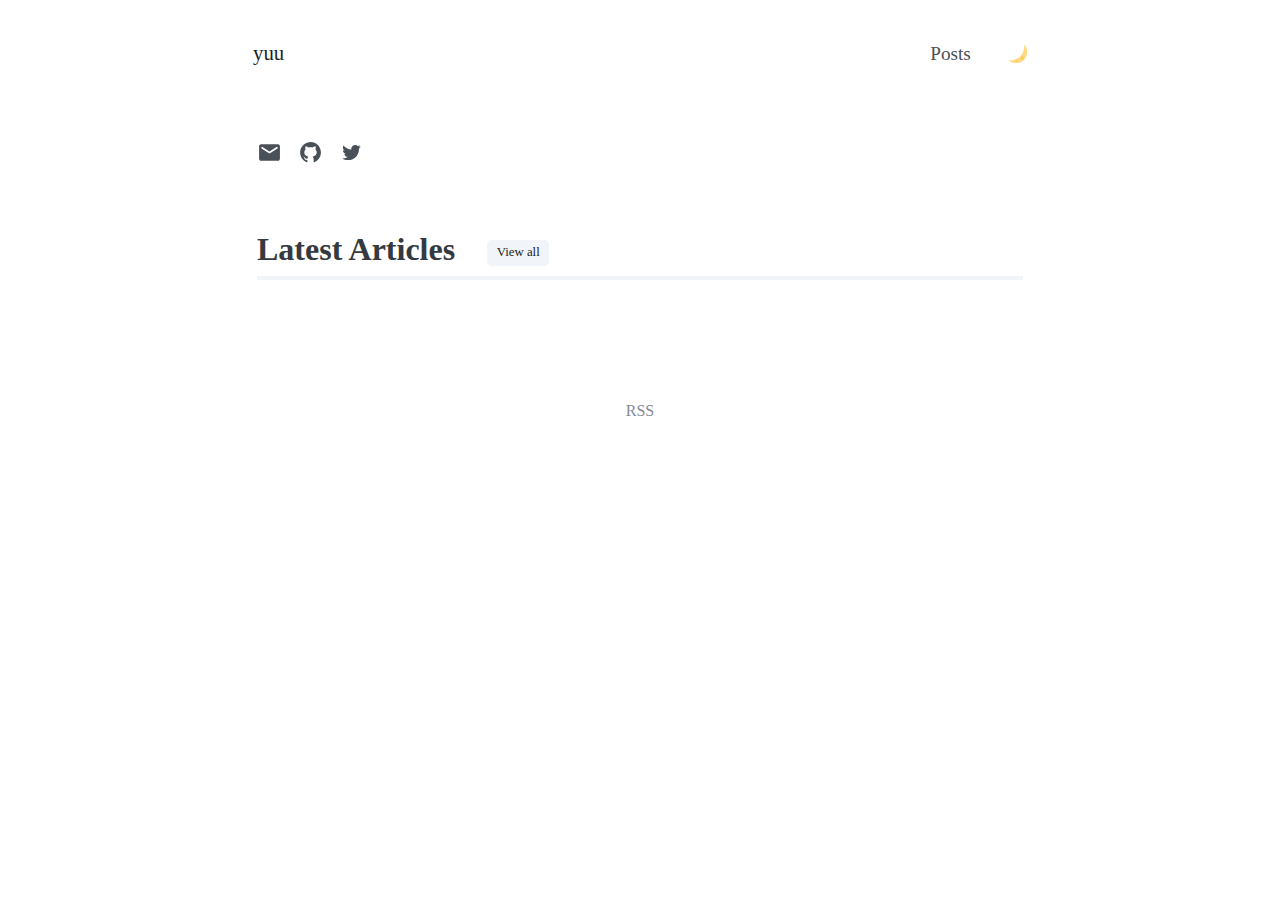
==== index.html @ 431351aa "deploy: dee8edc61c048944757e7ffcf0ebfbc3cba00a59" ====
<!doctype html><html lang=en-us><head><meta name=generator content="Hugo 0.104.3"><meta charset=utf-8><meta name=viewport content="width=device-width,initial-scale=1"><meta http-equiv=x-ua-compatible content="IE=edge"><meta name=theme-color content="dark"><title>yuu | yuu</title><meta property="og:site_name" content="yuu"><meta property="og:title" content="yuu | yuu"><meta itemprop=name content="yuu | yuu"><meta name=twitter:title content="yuu | yuu"><meta name=application-name content="yuu | yuu"><meta name=twitter:card content="summary"><meta name=description content="yuu"><meta name=twitter:description content="yuu"><meta itemprop=description content="yuu"><meta property="og:description" content="yuu"><link rel="shortcut icon" type=image/x-icon href=/favicon.ico><link rel=stylesheet href=/sass/main.min.ab99ff095f832511e24ffb2fba2b51ad473b2f7e9301d674eba2c6c3a6e8bd81.css></head><script>(function(){const e="ThemeColorScheme";localStorage.getItem(e)||localStorage.setItem(e,"auto")})()</script><script>(function(){const t="ThemeColorScheme",e=localStorage.getItem(t),n=window.matchMedia("(prefers-color-scheme: dark)").matches===!0;e=="dark"||e==="auto"&&n?document.documentElement.dataset.userColorScheme="dark":document.documentElement.dataset.userColorScheme="light"})()</script><body class=dark><nav class=navbar><div class=container><div class=flex><div><a class=brand href=/>yuu</a></div><div class=flex><a href=/posts/>Posts</a>
<button id=dark-mode-button><svg class="light" xmlns="http://www.w3.org/2000/svg" xmlns:xlink="http://www.w3.org/1999/xlink" aria-hidden="true" focusable="false" width="1em" height="1em" style="-ms-transform:rotate(360deg);-webkit-transform:rotate(360deg);transform:rotate(360deg)" viewBox="0 0 36 36"><path fill="#ffd983" d="M30.312.776C32 19 20 32 .776 30.312c8.199 7.717 21.091 7.588 29.107-.429C37.9 21.867 38.03 8.975 30.312.776z"/><path d="M30.705 15.915a1.163 1.163.0 101.643 1.641 1.163 1.163.0 00-1.643-1.641zm-16.022 14.38a1.74 1.74.0 000 2.465 1.742 1.742.0 100-2.465zm13.968-2.147a2.904 2.904.0 01-4.108.0 2.902 2.902.0 010-4.107 2.902 2.902.0 014.108.0 2.902 2.902.0 010 4.107z" fill="#ffcc4d"/><rect x="0" y="0" width="36" height="36" fill="rgba(0, 0, 0, 0)"/></svg><svg class="dark" xmlns="http://www.w3.org/2000/svg" xmlns:xlink="http://www.w3.org/1999/xlink" aria-hidden="true" focusable="false" width="1em" height="1em" style="-ms-transform:rotate(360deg);-webkit-transform:rotate(360deg);transform:rotate(360deg)" viewBox="0 0 36 36"><path fill="#ffd983" d="M16 2s0-2 2-2 2 2 2 2v2s0 2-2 2-2-2-2-2V2zm18 14s2 0 2 2-2 2-2 2h-2s-2 0-2-2 2-2 2-2h2zM4 16s2 0 2 2-2 2-2 2H2s-2 0-2-2 2-2 2-2h2zm5.121-8.707s1.414 1.414.0 2.828-2.828.0-2.828.0L4.878 8.708s-1.414-1.414.0-2.829c1.415-1.414 2.829.0 2.829.0l1.414 1.414zm21 21s1.414 1.414.0 2.828-2.828.0-2.828.0l-1.414-1.414s-1.414-1.414.0-2.828 2.828.0 2.828.0l1.414 1.414zm-.413-18.172s-1.414 1.414-2.828.0.0-2.828.0-2.828l1.414-1.414s1.414-1.414 2.828.0.0 2.828.0 2.828l-1.414 1.414zm-21 21s-1.414 1.414-2.828.0.0-2.828.0-2.828l1.414-1.414s1.414-1.414 2.828.0.0 2.828.0 2.828l-1.414 1.414zM16 32s0-2 2-2 2 2 2 2v2s0 2-2 2-2-2-2-2v-2z"/><circle fill="#ffd983" cx="18" cy="18" r="10"/><rect x="0" y="0" width="36" height="36" fill="rgba(0, 0, 0, 0)"/></svg></button></div></div></div></nav><main><div class=container><section class=my><div class=content><div class=bio-social><a href=mailto:reiuyuu@gmail.com target=_blank rel=noreferrer title=reiuyuu@gmail.com aria-label=email><svg xmlns="http://www.w3.org/2000/svg" width="25" height="25" viewBox="0 0 24 24"><path fill="none" d="M0 0h24v24H0V0z"/><path fill="currentcolor" d="M20 4H4c-1.1.0-1.99.9-1.99 2L2 18c0 1.1.9 2 2 2h16c1.1.0 2-.9 2-2V6c0-1.1-.9-2-2-2zm-.4 4.25-7.07 4.42c-.32.2-.74.2-1.06.0L4.4 8.25c-.25-.16-.4-.43-.4-.72.0-.67.73-1.07 1.3-.72L12 11l6.7-4.19c.57-.35 1.3.05 1.3.72.0.29-.15.56-.4.72z"/></svg></a><a href=https://github.com/reiuyuu target=_blank rel=noreferrer title=github aria-label=github><svg xmlns="http://www.w3.org/2000/svg" xmlns:xlink="http://www.w3.org/1999/xlink" width="25" height="25" viewBox="0 0 24 24"><g id="surface3680"><path fill="currentcolor" d="M10.898438 2.101562c-4.597657.5-8.296876 4.199219-8.796876 8.699219-.5 4.699219 2.199219 8.898438 6.296876 10.5C8.699219 21.398438 9 21.199219 9 20.800781V19.199219S8.601562 19.300781 8.101562 19.300781c-1.402343.0-2-1.199219-2.101562-1.902343C5.898438 17 5.699219 16.699219 5.398438 16.398438 5.101562 16.300781 5 16.300781 5 16.199219 5 16 5.300781 16 5.398438 16 6 16 6.5 16.699219 6.699219 17c.5.800781000000001 1.101562 1 1.402343 1C8.5 18 8.800781 17.898438 9 17.800781 9.101562 17.101562 9.398438 16.398438 10 16c-2.300781-.5-4-1.800781-4-4 0-1.101562.5-2.199219 1.199219-3C7.101562 8.800781 7 8.300781 7 7.601562c0-.402343.0-1 .300781-1.601562.0.0 1.398438.0 2.800781 1.300781C10.601562 7.101562 11.300781 7 12 7s1.398438.101562 2 .300781C15.300781 6 16.800781 6 16.800781 6 17 6.601562 17 7.199219 17 7.601562 17 8.398438 16.898438 8.800781 16.800781 9 17.5 9.800781 18 10.800781 18 12c0 2.199219-1.699219 3.5-4 4 .601562.5 1 1.398438 1 2.300781v2.597657C15 21.199219 15.300781 21.5 15.699219 21.398438 19.398438 19.898438 22 16.300781 22 12.101562c0-6-5.101562-10.703124-11.101562-10zm0 0"/></g></svg></a><a href=https://twitter.com/reiuyuu target=_blank rel=noreferrer title=twitter aria-label=twitter><svg xmlns="http://www.w3.org/2000/svg" xmlns:xlink="http://www.w3.org/1999/xlink" width="25" height="25" viewBox="0 0 32 32"><g id="surface676"><path fill="currentcolor" d="M28 8.558594C27.117188 8.949219 26.167969 9.214844 25.171875 9.332031c1.015625-.609375 1.796875-1.574219 2.164063-2.722656-.949218999999999.5625-2.003907.972656-3.125 1.195313C23.3125 6.847656 22.03125 6.246094 20.617188 6.246094c-2.71875.0-4.925782 2.207031-4.925782 4.925781C15.691406 11.558594 15.734375 11.933594 15.820312 12.292969c-4.09375-.203125-7.722656-2.164063-10.148437-5.144531C5.246094 7.875 5.003906 8.722656 5.003906 9.625c0 1.707031.867188000000001 3.214844 2.191406 4.097656C6.386719 13.695312 5.628906 13.476562 4.964844 13.105469c0 .0234370000000013.0.0429690000000011.0.0625.0 2.386719 1.695312 4.378906 3.949218 4.828125C8.5 18.109375 8.066406 18.171875 7.617188 18.171875c-.316407.0-.628907-.03125-.925782-.0898439999999994.625 1.957031 2.445313 3.378907 4.597656 3.421875-1.683593 1.320313-3.808593 2.105469-6.113281 2.105469C4.777344 23.609375 4.386719 23.585938 4 23.539062c2.179688 1.398438 4.765625 2.214844 7.546875 2.214844 9.058594.0 14.011719-7.503906 14.011719-14.011718C25.558594 11.53125 25.550781 11.316406 25.542969 11.105469 26.503906 10.410156 27.339844 9.542969 28 8.558594zm0 0"/></g></svg></a></div></div></section></div><div class=container><section><h2>Latest Articles
<a class=section-button href=/posts/>View all</a></h2><div class=posts></div></section></div></main><footer class="footer flex"><section class=container><nav class=footer-links><a href=/index.xml>RSS</a></nav></section><script defer src=/ts/features.dd8e5b18a6dda91367e396fd8dc9b9f83a1993065f709a53e056e0f2e9096ea1.js data-enable-footnotes=false></script></footer></body></html>
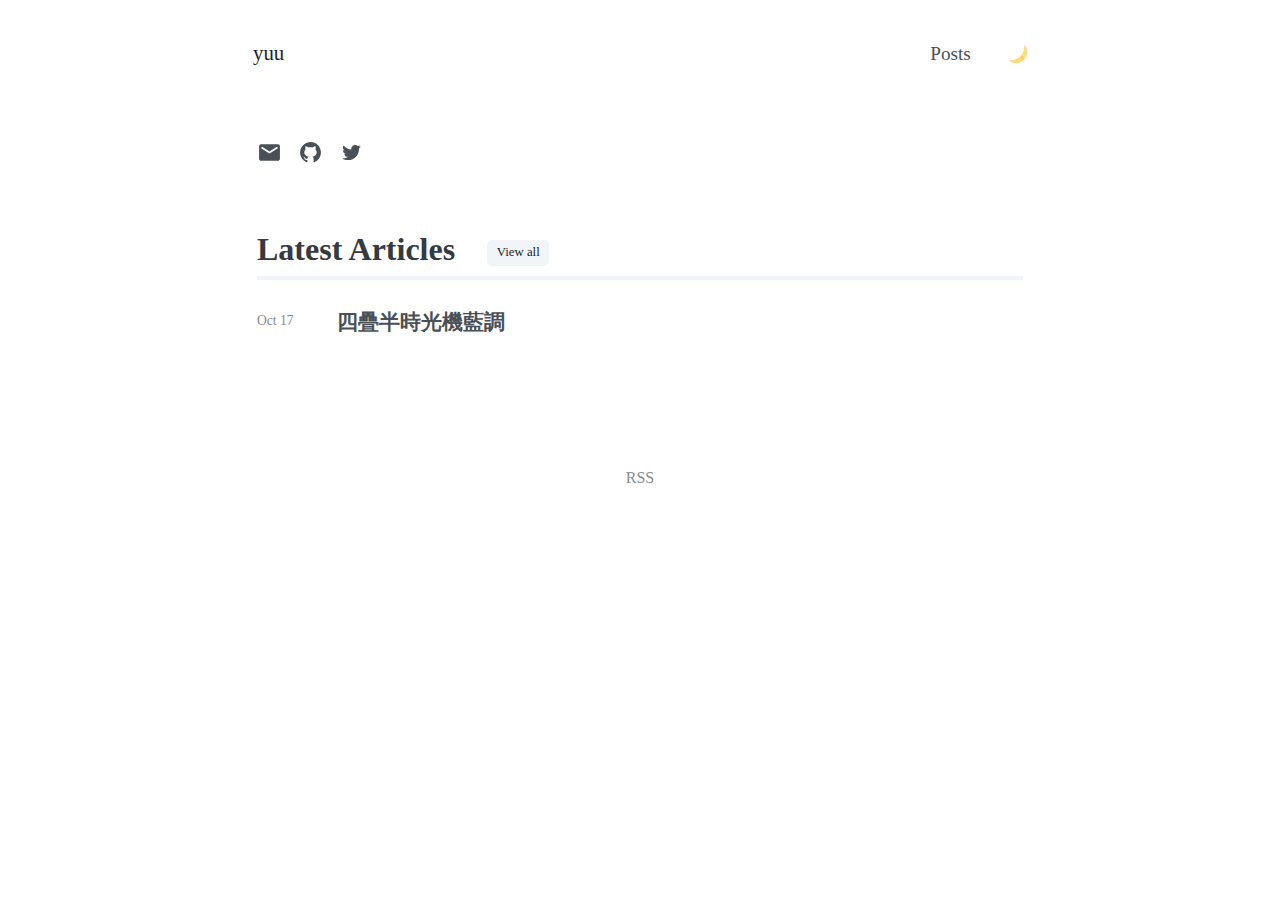
==== commit 6bb201d5: "deploy: 1372ff4ad69ecff62a46aedd32e8b00737edb1d9" ====
--- a/index.html
+++ b/index.html
@@ -1,3 +1,3 @@
 <!doctype html><html lang=en-us><head><meta name=generator content="Hugo 0.104.3"><meta charset=utf-8><meta name=viewport content="width=device-width,initial-scale=1"><meta http-equiv=x-ua-compatible content="IE=edge"><meta name=theme-color content="dark"><title>yuu | yuu</title><meta property="og:site_name" content="yuu"><meta property="og:title" content="yuu | yuu"><meta itemprop=name content="yuu | yuu"><meta name=twitter:title content="yuu | yuu"><meta name=application-name content="yuu | yuu"><meta name=twitter:card content="summary"><meta name=description content="yuu"><meta name=twitter:description content="yuu"><meta itemprop=description content="yuu"><meta property="og:description" content="yuu"><link rel="shortcut icon" type=image/x-icon href=/favicon.ico><link rel=stylesheet href=/sass/main.min.ab99ff095f832511e24ffb2fba2b51ad473b2f7e9301d674eba2c6c3a6e8bd81.css></head><script>(function(){const e="ThemeColorScheme";localStorage.getItem(e)||localStorage.setItem(e,"auto")})()</script><script>(function(){const t="ThemeColorScheme",e=localStorage.getItem(t),n=window.matchMedia("(prefers-color-scheme: dark)").matches===!0;e=="dark"||e==="auto"&&n?document.documentElement.dataset.userColorScheme="dark":document.documentElement.dataset.userColorScheme="light"})()</script><body class=dark><nav class=navbar><div class=container><div class=flex><div><a class=brand href=/>yuu</a></div><div class=flex><a href=/posts/>Posts</a>
 <button id=dark-mode-button><svg class="light" xmlns="http://www.w3.org/2000/svg" xmlns:xlink="http://www.w3.org/1999/xlink" aria-hidden="true" focusable="false" width="1em" height="1em" style="-ms-transform:rotate(360deg);-webkit-transform:rotate(360deg);transform:rotate(360deg)" viewBox="0 0 36 36"><path fill="#ffd983" d="M30.312.776C32 19 20 32 .776 30.312c8.199 7.717 21.091 7.588 29.107-.429C37.9 21.867 38.03 8.975 30.312.776z"/><path d="M30.705 15.915a1.163 1.163.0 101.643 1.641 1.163 1.163.0 00-1.643-1.641zm-16.022 14.38a1.74 1.74.0 000 2.465 1.742 1.742.0 100-2.465zm13.968-2.147a2.904 2.904.0 01-4.108.0 2.902 2.902.0 010-4.107 2.902 2.902.0 014.108.0 2.902 2.902.0 010 4.107z" fill="#ffcc4d"/><rect x="0" y="0" width="36" height="36" fill="rgba(0, 0, 0, 0)"/></svg><svg class="dark" xmlns="http://www.w3.org/2000/svg" xmlns:xlink="http://www.w3.org/1999/xlink" aria-hidden="true" focusable="false" width="1em" height="1em" style="-ms-transform:rotate(360deg);-webkit-transform:rotate(360deg);transform:rotate(360deg)" viewBox="0 0 36 36"><path fill="#ffd983" d="M16 2s0-2 2-2 2 2 2 2v2s0 2-2 2-2-2-2-2V2zm18 14s2 0 2 2-2 2-2 2h-2s-2 0-2-2 2-2 2-2h2zM4 16s2 0 2 2-2 2-2 2H2s-2 0-2-2 2-2 2-2h2zm5.121-8.707s1.414 1.414.0 2.828-2.828.0-2.828.0L4.878 8.708s-1.414-1.414.0-2.829c1.415-1.414 2.829.0 2.829.0l1.414 1.414zm21 21s1.414 1.414.0 2.828-2.828.0-2.828.0l-1.414-1.414s-1.414-1.414.0-2.828 2.828.0 2.828.0l1.414 1.414zm-.413-18.172s-1.414 1.414-2.828.0.0-2.828.0-2.828l1.414-1.414s1.414-1.414 2.828.0.0 2.828.0 2.828l-1.414 1.414zm-21 21s-1.414 1.414-2.828.0.0-2.828.0-2.828l1.414-1.414s1.414-1.414 2.828.0.0 2.828.0 2.828l-1.414 1.414zM16 32s0-2 2-2 2 2 2 2v2s0 2-2 2-2-2-2-2v-2z"/><circle fill="#ffd983" cx="18" cy="18" r="10"/><rect x="0" y="0" width="36" height="36" fill="rgba(0, 0, 0, 0)"/></svg></button></div></div></div></nav><main><div class=container><section class=my><div class=content><div class=bio-social><a href=mailto:reiuyuu@gmail.com target=_blank rel=noreferrer title=reiuyuu@gmail.com aria-label=email><svg xmlns="http://www.w3.org/2000/svg" width="25" height="25" viewBox="0 0 24 24"><path fill="none" d="M0 0h24v24H0V0z"/><path fill="currentcolor" d="M20 4H4c-1.1.0-1.99.9-1.99 2L2 18c0 1.1.9 2 2 2h16c1.1.0 2-.9 2-2V6c0-1.1-.9-2-2-2zm-.4 4.25-7.07 4.42c-.32.2-.74.2-1.06.0L4.4 8.25c-.25-.16-.4-.43-.4-.72.0-.67.73-1.07 1.3-.72L12 11l6.7-4.19c.57-.35 1.3.05 1.3.72.0.29-.15.56-.4.72z"/></svg></a><a href=https://github.com/reiuyuu target=_blank rel=noreferrer title=github aria-label=github><svg xmlns="http://www.w3.org/2000/svg" xmlns:xlink="http://www.w3.org/1999/xlink" width="25" height="25" viewBox="0 0 24 24"><g id="surface3680"><path fill="currentcolor" d="M10.898438 2.101562c-4.597657.5-8.296876 4.199219-8.796876 8.699219-.5 4.699219 2.199219 8.898438 6.296876 10.5C8.699219 21.398438 9 21.199219 9 20.800781V19.199219S8.601562 19.300781 8.101562 19.300781c-1.402343.0-2-1.199219-2.101562-1.902343C5.898438 17 5.699219 16.699219 5.398438 16.398438 5.101562 16.300781 5 16.300781 5 16.199219 5 16 5.300781 16 5.398438 16 6 16 6.5 16.699219 6.699219 17c.5.800781000000001 1.101562 1 1.402343 1C8.5 18 8.800781 17.898438 9 17.800781 9.101562 17.101562 9.398438 16.398438 10 16c-2.300781-.5-4-1.800781-4-4 0-1.101562.5-2.199219 1.199219-3C7.101562 8.800781 7 8.300781 7 7.601562c0-.402343.0-1 .300781-1.601562.0.0 1.398438.0 2.800781 1.300781C10.601562 7.101562 11.300781 7 12 7s1.398438.101562 2 .300781C15.300781 6 16.800781 6 16.800781 6 17 6.601562 17 7.199219 17 7.601562 17 8.398438 16.898438 8.800781 16.800781 9 17.5 9.800781 18 10.800781 18 12c0 2.199219-1.699219 3.5-4 4 .601562.5 1 1.398438 1 2.300781v2.597657C15 21.199219 15.300781 21.5 15.699219 21.398438 19.398438 19.898438 22 16.300781 22 12.101562c0-6-5.101562-10.703124-11.101562-10zm0 0"/></g></svg></a><a href=https://twitter.com/reiuyuu target=_blank rel=noreferrer title=twitter aria-label=twitter><svg xmlns="http://www.w3.org/2000/svg" xmlns:xlink="http://www.w3.org/1999/xlink" width="25" height="25" viewBox="0 0 32 32"><g id="surface676"><path fill="currentcolor" d="M28 8.558594C27.117188 8.949219 26.167969 9.214844 25.171875 9.332031c1.015625-.609375 1.796875-1.574219 2.164063-2.722656-.949218999999999.5625-2.003907.972656-3.125 1.195313C23.3125 6.847656 22.03125 6.246094 20.617188 6.246094c-2.71875.0-4.925782 2.207031-4.925782 4.925781C15.691406 11.558594 15.734375 11.933594 15.820312 12.292969c-4.09375-.203125-7.722656-2.164063-10.148437-5.144531C5.246094 7.875 5.003906 8.722656 5.003906 9.625c0 1.707031.867188000000001 3.214844 2.191406 4.097656C6.386719 13.695312 5.628906 13.476562 4.964844 13.105469c0 .0234370000000013.0.0429690000000011.0.0625.0 2.386719 1.695312 4.378906 3.949218 4.828125C8.5 18.109375 8.066406 18.171875 7.617188 18.171875c-.316407.0-.628907-.03125-.925782-.0898439999999994.625 1.957031 2.445313 3.378907 4.597656 3.421875-1.683593 1.320313-3.808593 2.105469-6.113281 2.105469C4.777344 23.609375 4.386719 23.585938 4 23.539062c2.179688 1.398438 4.765625 2.214844 7.546875 2.214844 9.058594.0 14.011719-7.503906 14.011719-14.011718C25.558594 11.53125 25.550781 11.316406 25.542969 11.105469 26.503906 10.410156 27.339844 9.542969 28 8.558594zm0 0"/></g></svg></a></div></div></section></div><div class=container><section><h2>Latest Articles
-<a class=section-button href=/posts/>View all</a></h2><div class=posts></div></section></div></main><footer class="footer flex"><section class=container><nav class=footer-links><a href=/index.xml>RSS</a></nav></section><script defer src=/ts/features.dd8e5b18a6dda91367e396fd8dc9b9f83a1993065f709a53e056e0f2e9096ea1.js data-enable-footnotes=false></script></footer></body></html>+<a class=section-button href=/posts/>View all</a></h2><div class=posts><div class=post><a href=/posts/tatami-time-machine-blues/><div class=post-row><time>Oct 17</time><h3>四疊半時光機藍調</h3></div></a></div></div></section></div></main><footer class="footer flex"><section class=container><nav class=footer-links><a href=/index.xml>RSS</a></nav></section><script defer src=/ts/features.dd8e5b18a6dda91367e396fd8dc9b9f83a1993065f709a53e056e0f2e9096ea1.js data-enable-footnotes=false></script></footer></body></html>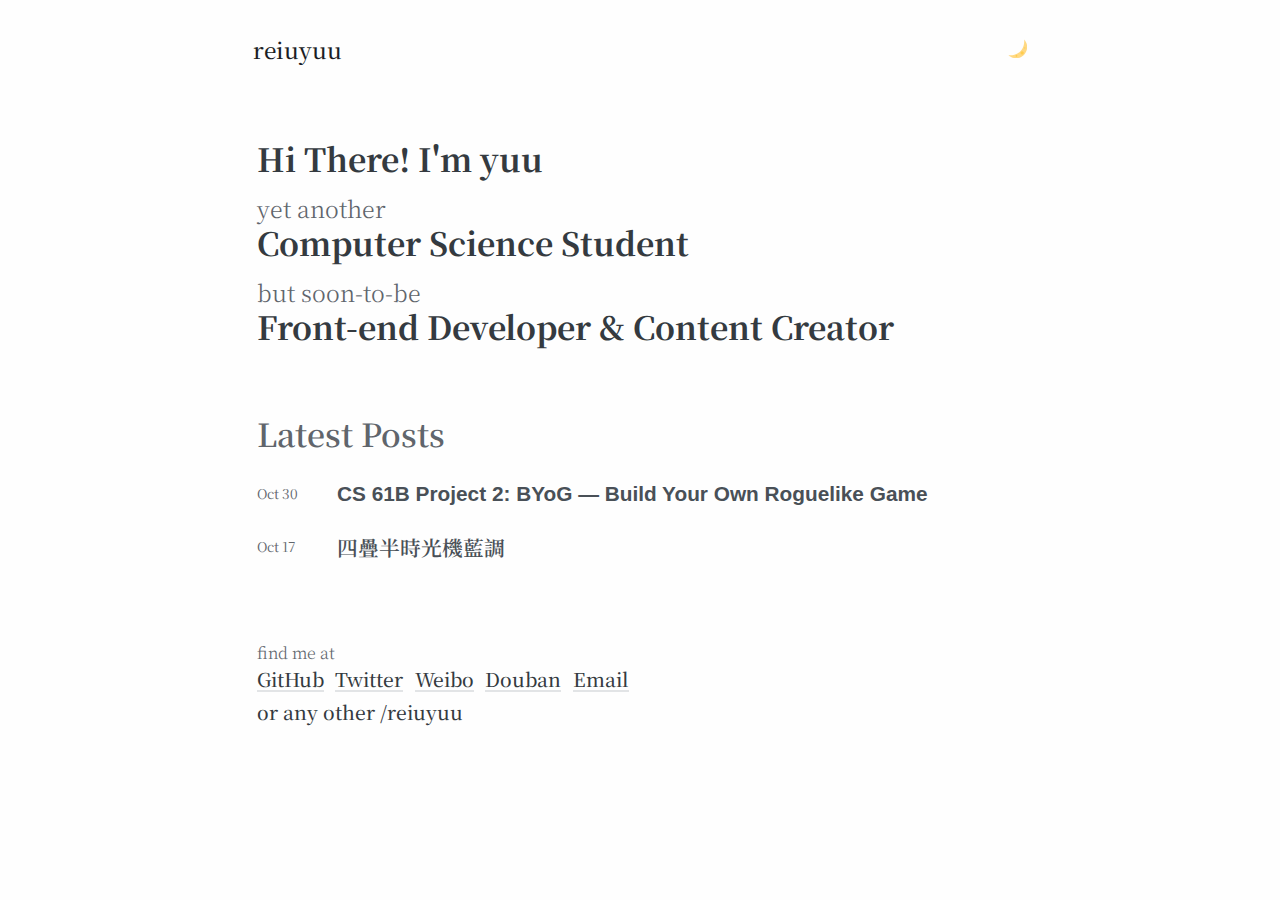
==== commit 03d5fbc6: "deploy: 5168f4c5ff137af0d318251bef73f51c368f94a0" ====
--- a/index.html
+++ b/index.html
@@ -1,3 +1,6 @@
-<!doctype html><html lang=en-us><head><meta name=generator content="Hugo 0.104.3"><meta charset=utf-8><meta name=viewport content="width=device-width,initial-scale=1"><meta http-equiv=x-ua-compatible content="IE=edge"><meta name=theme-color content="dark"><title>yuu | yuu</title><meta property="og:site_name" content="yuu"><meta property="og:title" content="yuu | yuu"><meta itemprop=name content="yuu | yuu"><meta name=twitter:title content="yuu | yuu"><meta name=application-name content="yuu | yuu"><meta name=twitter:card content="summary"><meta name=description content="yuu"><meta name=twitter:description content="yuu"><meta itemprop=description content="yuu"><meta property="og:description" content="yuu"><link rel="shortcut icon" type=image/x-icon href=/favicon.ico><link rel=stylesheet href=/sass/main.min.ab99ff095f832511e24ffb2fba2b51ad473b2f7e9301d674eba2c6c3a6e8bd81.css></head><script>(function(){const e="ThemeColorScheme";localStorage.getItem(e)||localStorage.setItem(e,"auto")})()</script><script>(function(){const t="ThemeColorScheme",e=localStorage.getItem(t),n=window.matchMedia("(prefers-color-scheme: dark)").matches===!0;e=="dark"||e==="auto"&&n?document.documentElement.dataset.userColorScheme="dark":document.documentElement.dataset.userColorScheme="light"})()</script><body class=dark><nav class=navbar><div class=container><div class=flex><div><a class=brand href=/>yuu</a></div><div class=flex><a href=/posts/>Posts</a>
-<button id=dark-mode-button><svg class="light" xmlns="http://www.w3.org/2000/svg" xmlns:xlink="http://www.w3.org/1999/xlink" aria-hidden="true" focusable="false" width="1em" height="1em" style="-ms-transform:rotate(360deg);-webkit-transform:rotate(360deg);transform:rotate(360deg)" viewBox="0 0 36 36"><path fill="#ffd983" d="M30.312.776C32 19 20 32 .776 30.312c8.199 7.717 21.091 7.588 29.107-.429C37.9 21.867 38.03 8.975 30.312.776z"/><path d="M30.705 15.915a1.163 1.163.0 101.643 1.641 1.163 1.163.0 00-1.643-1.641zm-16.022 14.38a1.74 1.74.0 000 2.465 1.742 1.742.0 100-2.465zm13.968-2.147a2.904 2.904.0 01-4.108.0 2.902 2.902.0 010-4.107 2.902 2.902.0 014.108.0 2.902 2.902.0 010 4.107z" fill="#ffcc4d"/><rect x="0" y="0" width="36" height="36" fill="rgba(0, 0, 0, 0)"/></svg><svg class="dark" xmlns="http://www.w3.org/2000/svg" xmlns:xlink="http://www.w3.org/1999/xlink" aria-hidden="true" focusable="false" width="1em" height="1em" style="-ms-transform:rotate(360deg);-webkit-transform:rotate(360deg);transform:rotate(360deg)" viewBox="0 0 36 36"><path fill="#ffd983" d="M16 2s0-2 2-2 2 2 2 2v2s0 2-2 2-2-2-2-2V2zm18 14s2 0 2 2-2 2-2 2h-2s-2 0-2-2 2-2 2-2h2zM4 16s2 0 2 2-2 2-2 2H2s-2 0-2-2 2-2 2-2h2zm5.121-8.707s1.414 1.414.0 2.828-2.828.0-2.828.0L4.878 8.708s-1.414-1.414.0-2.829c1.415-1.414 2.829.0 2.829.0l1.414 1.414zm21 21s1.414 1.414.0 2.828-2.828.0-2.828.0l-1.414-1.414s-1.414-1.414.0-2.828 2.828.0 2.828.0l1.414 1.414zm-.413-18.172s-1.414 1.414-2.828.0.0-2.828.0-2.828l1.414-1.414s1.414-1.414 2.828.0.0 2.828.0 2.828l-1.414 1.414zm-21 21s-1.414 1.414-2.828.0.0-2.828.0-2.828l1.414-1.414s1.414-1.414 2.828.0.0 2.828.0 2.828l-1.414 1.414zM16 32s0-2 2-2 2 2 2 2v2s0 2-2 2-2-2-2-2v-2z"/><circle fill="#ffd983" cx="18" cy="18" r="10"/><rect x="0" y="0" width="36" height="36" fill="rgba(0, 0, 0, 0)"/></svg></button></div></div></div></nav><main><div class=container><section class=my><div class=content><div class=bio-social><a href=mailto:reiuyuu@gmail.com target=_blank rel=noreferrer title=reiuyuu@gmail.com aria-label=email><svg xmlns="http://www.w3.org/2000/svg" width="25" height="25" viewBox="0 0 24 24"><path fill="none" d="M0 0h24v24H0V0z"/><path fill="currentcolor" d="M20 4H4c-1.1.0-1.99.9-1.99 2L2 18c0 1.1.9 2 2 2h16c1.1.0 2-.9 2-2V6c0-1.1-.9-2-2-2zm-.4 4.25-7.07 4.42c-.32.2-.74.2-1.06.0L4.4 8.25c-.25-.16-.4-.43-.4-.72.0-.67.73-1.07 1.3-.72L12 11l6.7-4.19c.57-.35 1.3.05 1.3.72.0.29-.15.56-.4.72z"/></svg></a><a href=https://github.com/reiuyuu target=_blank rel=noreferrer title=github aria-label=github><svg xmlns="http://www.w3.org/2000/svg" xmlns:xlink="http://www.w3.org/1999/xlink" width="25" height="25" viewBox="0 0 24 24"><g id="surface3680"><path fill="currentcolor" d="M10.898438 2.101562c-4.597657.5-8.296876 4.199219-8.796876 8.699219-.5 4.699219 2.199219 8.898438 6.296876 10.5C8.699219 21.398438 9 21.199219 9 20.800781V19.199219S8.601562 19.300781 8.101562 19.300781c-1.402343.0-2-1.199219-2.101562-1.902343C5.898438 17 5.699219 16.699219 5.398438 16.398438 5.101562 16.300781 5 16.300781 5 16.199219 5 16 5.300781 16 5.398438 16 6 16 6.5 16.699219 6.699219 17c.5.800781000000001 1.101562 1 1.402343 1C8.5 18 8.800781 17.898438 9 17.800781 9.101562 17.101562 9.398438 16.398438 10 16c-2.300781-.5-4-1.800781-4-4 0-1.101562.5-2.199219 1.199219-3C7.101562 8.800781 7 8.300781 7 7.601562c0-.402343.0-1 .300781-1.601562.0.0 1.398438.0 2.800781 1.300781C10.601562 7.101562 11.300781 7 12 7s1.398438.101562 2 .300781C15.300781 6 16.800781 6 16.800781 6 17 6.601562 17 7.199219 17 7.601562 17 8.398438 16.898438 8.800781 16.800781 9 17.5 9.800781 18 10.800781 18 12c0 2.199219-1.699219 3.5-4 4 .601562.5 1 1.398438 1 2.300781v2.597657C15 21.199219 15.300781 21.5 15.699219 21.398438 19.398438 19.898438 22 16.300781 22 12.101562c0-6-5.101562-10.703124-11.101562-10zm0 0"/></g></svg></a><a href=https://twitter.com/reiuyuu target=_blank rel=noreferrer title=twitter aria-label=twitter><svg xmlns="http://www.w3.org/2000/svg" xmlns:xlink="http://www.w3.org/1999/xlink" width="25" height="25" viewBox="0 0 32 32"><g id="surface676"><path fill="currentcolor" d="M28 8.558594C27.117188 8.949219 26.167969 9.214844 25.171875 9.332031c1.015625-.609375 1.796875-1.574219 2.164063-2.722656-.949218999999999.5625-2.003907.972656-3.125 1.195313C23.3125 6.847656 22.03125 6.246094 20.617188 6.246094c-2.71875.0-4.925782 2.207031-4.925782 4.925781C15.691406 11.558594 15.734375 11.933594 15.820312 12.292969c-4.09375-.203125-7.722656-2.164063-10.148437-5.144531C5.246094 7.875 5.003906 8.722656 5.003906 9.625c0 1.707031.867188000000001 3.214844 2.191406 4.097656C6.386719 13.695312 5.628906 13.476562 4.964844 13.105469c0 .0234370000000013.0.0429690000000011.0.0625.0 2.386719 1.695312 4.378906 3.949218 4.828125C8.5 18.109375 8.066406 18.171875 7.617188 18.171875c-.316407.0-.628907-.03125-.925782-.0898439999999994.625 1.957031 2.445313 3.378907 4.597656 3.421875-1.683593 1.320313-3.808593 2.105469-6.113281 2.105469C4.777344 23.609375 4.386719 23.585938 4 23.539062c2.179688 1.398438 4.765625 2.214844 7.546875 2.214844 9.058594.0 14.011719-7.503906 14.011719-14.011718C25.558594 11.53125 25.550781 11.316406 25.542969 11.105469 26.503906 10.410156 27.339844 9.542969 28 8.558594zm0 0"/></g></svg></a></div></div></section></div><div class=container><section><h2>Latest Articles
-<a class=section-button href=/posts/>View all</a></h2><div class=posts><div class=post><a href=/posts/tatami-time-machine-blues/><div class=post-row><time>Oct 17</time><h3>四疊半時光機藍調</h3></div></a></div></div></section></div></main><footer class="footer flex"><section class=container><nav class=footer-links><a href=/index.xml>RSS</a></nav></section><script defer src=/ts/features.dd8e5b18a6dda91367e396fd8dc9b9f83a1993065f709a53e056e0f2e9096ea1.js data-enable-footnotes=false></script></footer></body></html>+<!doctype html><html lang=zh-cn><head><meta name=generator content="Hugo 0.105.0"><meta charset=utf-8><meta name=viewport content="width=device-width,initial-scale=1"><meta http-equiv=x-ua-compatible content="IE=edge"><meta name=theme-color content="dark"><title>reiuyuu</title><script async src="https://www.googletagmanager.com/gtag/js?id=G-YQ48S2G5L8"></script>
+<script>window.dataLayer=window.dataLayer||[];function gtag(){dataLayer.push(arguments)}gtag("js",new Date),gtag("config","G-YQ48S2G5L8")</script><script type=application/javascript>var doNotTrack=!1;doNotTrack||(window.ga=window.ga||function(){(ga.q=ga.q||[]).push(arguments)},ga.l=+new Date,ga("create","G-YQ48S2G5L8","auto"),ga("send","pageview"))</script><script async src=https://www.google-analytics.com/analytics.js></script><meta property="og:site_name" content="reiuyuu"><meta property="og:title" content="reiuyuu"><meta itemprop=name content="reiuyuu"><meta name=twitter:title content="reiuyuu"><meta name=application-name content="reiuyuu"><meta name=twitter:card content="summary"><meta name=description content="reiuyuu"><meta name=twitter:description content="reiuyuu"><meta itemprop=description content="reiuyuu"><meta property="og:description" content="reiuyuu"><link rel="shortcut icon" type=image/x-icon href=/favicon.ico><link rel=stylesheet href=/sass/main.min.3b394ef7faedcaa2ebf4c853ed1c423b0cb257c7224cd423c85a1ef57d718072.css></head><script>(function(){const e="ThemeColorScheme";localStorage.getItem(e)||localStorage.setItem(e,"auto")})()</script><script>(function(){const t="ThemeColorScheme",e=localStorage.getItem(t),n=window.matchMedia("(prefers-color-scheme: dark)").matches===!0;e=="dark"||e==="auto"&&n?document.documentElement.dataset.userColorScheme="dark":document.documentElement.dataset.userColorScheme="light"})()</script><body class=dark><nav class=navbar><div class=container><div class=flex><div><a class=brand href=/>reiuyuu</a></div><div class=flex><button id=dark-mode-button><svg class="light" xmlns="http://www.w3.org/2000/svg" xmlns:xlink="http://www.w3.org/1999/xlink" aria-hidden="true" focusable="false" width="1em" height="1em" style="-ms-transform:rotate(360deg);-webkit-transform:rotate(360deg);transform:rotate(360deg)" viewBox="0 0 36 36"><path fill="#ffd983" d="M30.312.776C32 19 20 32 .776 30.312c8.199 7.717 21.091 7.588 29.107-.429C37.9 21.867 38.03 8.975 30.312.776z"/><path d="M30.705 15.915a1.163 1.163.0 101.643 1.641 1.163 1.163.0 00-1.643-1.641zm-16.022 14.38a1.74 1.74.0 000 2.465 1.742 1.742.0 100-2.465zm13.968-2.147a2.904 2.904.0 01-4.108.0 2.902 2.902.0 010-4.107 2.902 2.902.0 014.108.0 2.902 2.902.0 010 4.107z" fill="#ffcc4d"/><rect x="0" y="0" width="36" height="36" fill="rgba(0, 0, 0, 0)"/></svg><svg class="dark" xmlns="http://www.w3.org/2000/svg" xmlns:xlink="http://www.w3.org/1999/xlink" aria-hidden="true" focusable="false" width="1em" height="1em" style="-ms-transform:rotate(360deg);-webkit-transform:rotate(360deg);transform:rotate(360deg)" viewBox="0 0 36 36"><path fill="#ffd983" d="M16 2s0-2 2-2 2 2 2 2v2s0 2-2 2-2-2-2-2V2zm18 14s2 0 2 2-2 2-2 2h-2s-2 0-2-2 2-2 2-2h2zM4 16s2 0 2 2-2 2-2 2H2s-2 0-2-2 2-2 2-2h2zm5.121-8.707s1.414 1.414.0 2.828-2.828.0-2.828.0L4.878 8.708s-1.414-1.414.0-2.829c1.415-1.414 2.829.0 2.829.0l1.414 1.414zm21 21s1.414 1.414.0 2.828-2.828.0-2.828.0l-1.414-1.414s-1.414-1.414.0-2.828 2.828.0 2.828.0l1.414 1.414zm-.413-18.172s-1.414 1.414-2.828.0.0-2.828.0-2.828l1.414-1.414s1.414-1.414 2.828.0.0 2.828.0 2.828l-1.414 1.414zm-21 21s-1.414 1.414-2.828.0.0-2.828.0-2.828l1.414-1.414s1.414-1.414 2.828.0.0 2.828.0 2.828l-1.414 1.414zM16 32s0-2 2-2 2 2 2 2v2s0 2-2 2-2-2-2-2v-2z"/><circle fill="#ffd983" cx="18" cy="18" r="10"/><rect x="0" y="0" width="36" height="36" fill="rgba(0, 0, 0, 0)"/></svg></button></div></div></div></nav><main><div class=container><section class=bio><section><div class=text>Hi There! I'm yuu</div></section><section><div class=desc>yet another</div><div class=text>Computer Science Student</div></section><section><div class=desc>but soon-to-be</div><div class=text>Front-end Developer & Content Creator</div></section></div></div><div class=container><section><h2>Latest Posts</h2><div class=posts><div class=post><a href=/posts/byog/><div class=post-row><time>Oct 30</time><h3 lang=en>CS 61B Project 2: BYoG — Build Your Own Roguelike Game</h3></div></a></div><div class=post><a href=/posts/tatami-time-machine-blues/><div class=post-row><time>Oct 17</time><h3 lang=zh-hant>四疊半時光機藍調</h3></div></a></div></div></section></div></main><footer class=footer><div class=container><div class=social><div class=text>find me at</div><div class=site><a href=https://github.com/reiuyuu target=_blank rel=noopener aria-label=github>GitHub</a>
+<a href=https://twitter.com/reiuyuu target=_blank rel=noopener aria-label=twitter>Twitter</a>
+<a href=https://weibo.com/reiuyuu target=_blank rel=noopener aria-label=weibo>Weibo</a>
+<a href=https://www.douban.com/people/reiuyuu/ target=_blank rel=noopener aria-label=douban>Douban</a>
+<a href=mailto:reiuyuu@gmail.com target=_blank rel=noopener aria-label=email>Email</a><div>or any other /reiuyuu</div></div></div></div><script defer src=/ts/features.dd8e5b18a6dda91367e396fd8dc9b9f83a1993065f709a53e056e0f2e9096ea1.js data-enable-footnotes=false></script></footer></body></html>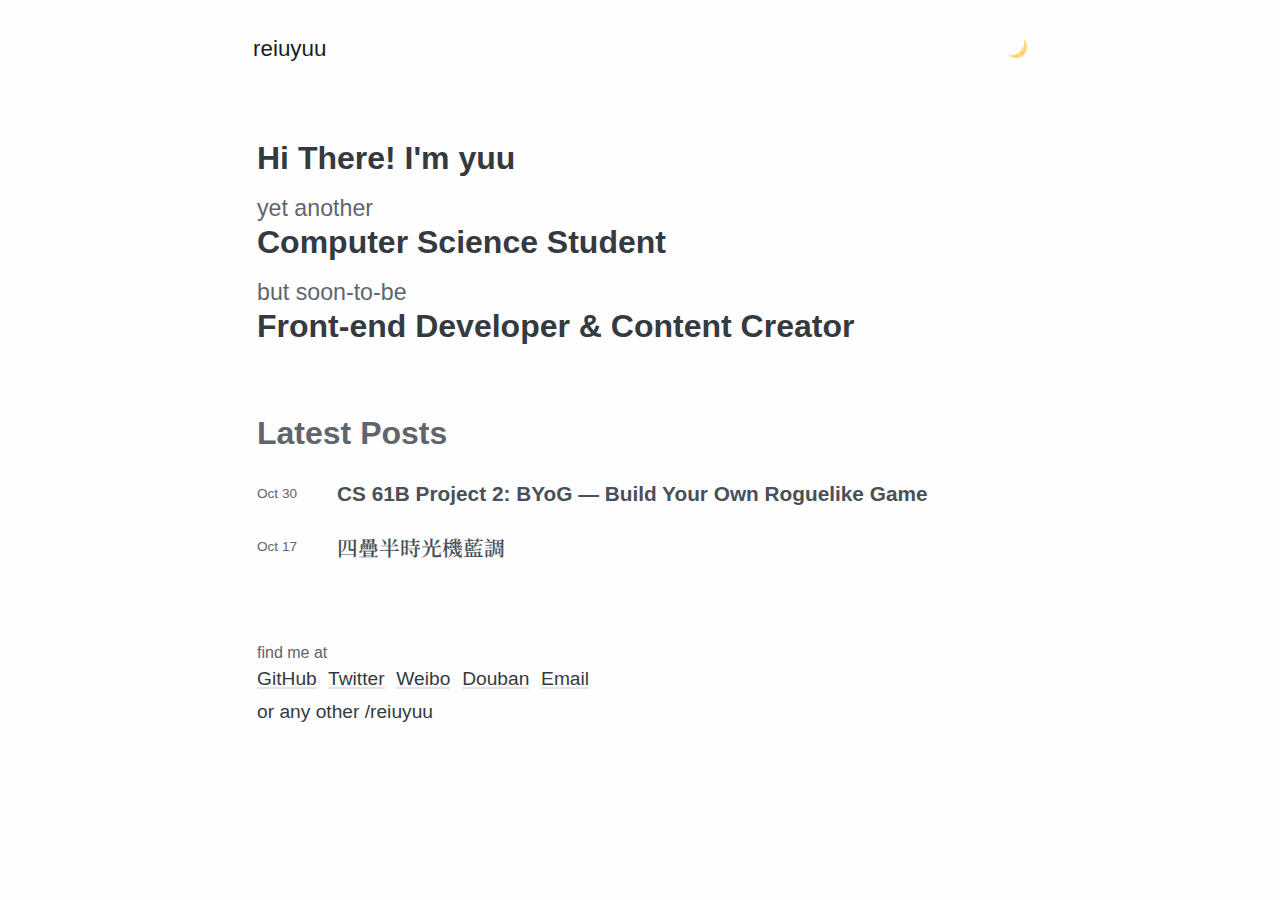
==== commit 3ba4669e: "deploy: 052abb71e57aad0c269857e15a4b6f0f886526ba" ====
--- a/index.html
+++ b/index.html
@@ -1,5 +1,5 @@
 <!doctype html><html lang=zh-cn><head><meta name=generator content="Hugo 0.105.0"><meta charset=utf-8><meta name=viewport content="width=device-width,initial-scale=1"><meta http-equiv=x-ua-compatible content="IE=edge"><meta name=theme-color content="dark"><title>reiuyuu</title><script async src="https://www.googletagmanager.com/gtag/js?id=G-YQ48S2G5L8"></script>
-<script>window.dataLayer=window.dataLayer||[];function gtag(){dataLayer.push(arguments)}gtag("js",new Date),gtag("config","G-YQ48S2G5L8")</script><script type=application/javascript>var doNotTrack=!1;doNotTrack||(window.ga=window.ga||function(){(ga.q=ga.q||[]).push(arguments)},ga.l=+new Date,ga("create","G-YQ48S2G5L8","auto"),ga("send","pageview"))</script><script async src=https://www.google-analytics.com/analytics.js></script><meta property="og:site_name" content="reiuyuu"><meta property="og:title" content="reiuyuu"><meta itemprop=name content="reiuyuu"><meta name=twitter:title content="reiuyuu"><meta name=application-name content="reiuyuu"><meta name=twitter:card content="summary"><meta name=description content="reiuyuu"><meta name=twitter:description content="reiuyuu"><meta itemprop=description content="reiuyuu"><meta property="og:description" content="reiuyuu"><link rel="shortcut icon" type=image/x-icon href=/favicon.ico><link rel=stylesheet href=/sass/main.min.3b394ef7faedcaa2ebf4c853ed1c423b0cb257c7224cd423c85a1ef57d718072.css></head><script>(function(){const e="ThemeColorScheme";localStorage.getItem(e)||localStorage.setItem(e,"auto")})()</script><script>(function(){const t="ThemeColorScheme",e=localStorage.getItem(t),n=window.matchMedia("(prefers-color-scheme: dark)").matches===!0;e=="dark"||e==="auto"&&n?document.documentElement.dataset.userColorScheme="dark":document.documentElement.dataset.userColorScheme="light"})()</script><body class=dark><nav class=navbar><div class=container><div class=flex><div><a class=brand href=/>reiuyuu</a></div><div class=flex><button id=dark-mode-button><svg class="light" xmlns="http://www.w3.org/2000/svg" xmlns:xlink="http://www.w3.org/1999/xlink" aria-hidden="true" focusable="false" width="1em" height="1em" style="-ms-transform:rotate(360deg);-webkit-transform:rotate(360deg);transform:rotate(360deg)" viewBox="0 0 36 36"><path fill="#ffd983" d="M30.312.776C32 19 20 32 .776 30.312c8.199 7.717 21.091 7.588 29.107-.429C37.9 21.867 38.03 8.975 30.312.776z"/><path d="M30.705 15.915a1.163 1.163.0 101.643 1.641 1.163 1.163.0 00-1.643-1.641zm-16.022 14.38a1.74 1.74.0 000 2.465 1.742 1.742.0 100-2.465zm13.968-2.147a2.904 2.904.0 01-4.108.0 2.902 2.902.0 010-4.107 2.902 2.902.0 014.108.0 2.902 2.902.0 010 4.107z" fill="#ffcc4d"/><rect x="0" y="0" width="36" height="36" fill="rgba(0, 0, 0, 0)"/></svg><svg class="dark" xmlns="http://www.w3.org/2000/svg" xmlns:xlink="http://www.w3.org/1999/xlink" aria-hidden="true" focusable="false" width="1em" height="1em" style="-ms-transform:rotate(360deg);-webkit-transform:rotate(360deg);transform:rotate(360deg)" viewBox="0 0 36 36"><path fill="#ffd983" d="M16 2s0-2 2-2 2 2 2 2v2s0 2-2 2-2-2-2-2V2zm18 14s2 0 2 2-2 2-2 2h-2s-2 0-2-2 2-2 2-2h2zM4 16s2 0 2 2-2 2-2 2H2s-2 0-2-2 2-2 2-2h2zm5.121-8.707s1.414 1.414.0 2.828-2.828.0-2.828.0L4.878 8.708s-1.414-1.414.0-2.829c1.415-1.414 2.829.0 2.829.0l1.414 1.414zm21 21s1.414 1.414.0 2.828-2.828.0-2.828.0l-1.414-1.414s-1.414-1.414.0-2.828 2.828.0 2.828.0l1.414 1.414zm-.413-18.172s-1.414 1.414-2.828.0.0-2.828.0-2.828l1.414-1.414s1.414-1.414 2.828.0.0 2.828.0 2.828l-1.414 1.414zm-21 21s-1.414 1.414-2.828.0.0-2.828.0-2.828l1.414-1.414s1.414-1.414 2.828.0.0 2.828.0 2.828l-1.414 1.414zM16 32s0-2 2-2 2 2 2 2v2s0 2-2 2-2-2-2-2v-2z"/><circle fill="#ffd983" cx="18" cy="18" r="10"/><rect x="0" y="0" width="36" height="36" fill="rgba(0, 0, 0, 0)"/></svg></button></div></div></div></nav><main><div class=container><section class=bio><section><div class=text>Hi There! I'm yuu</div></section><section><div class=desc>yet another</div><div class=text>Computer Science Student</div></section><section><div class=desc>but soon-to-be</div><div class=text>Front-end Developer & Content Creator</div></section></div></div><div class=container><section><h2>Latest Posts</h2><div class=posts><div class=post><a href=/posts/byog/><div class=post-row><time>Oct 30</time><h3 lang=en>CS 61B Project 2: BYoG — Build Your Own Roguelike Game</h3></div></a></div><div class=post><a href=/posts/tatami-time-machine-blues/><div class=post-row><time>Oct 17</time><h3 lang=zh-hant>四疊半時光機藍調</h3></div></a></div></div></section></div></main><footer class=footer><div class=container><div class=social><div class=text>find me at</div><div class=site><a href=https://github.com/reiuyuu target=_blank rel=noopener aria-label=github>GitHub</a>
+<script>window.dataLayer=window.dataLayer||[];function gtag(){dataLayer.push(arguments)}gtag("js",new Date),gtag("config","G-YQ48S2G5L8")</script><script type=application/javascript>var doNotTrack=!1;doNotTrack||(window.ga=window.ga||function(){(ga.q=ga.q||[]).push(arguments)},ga.l=+new Date,ga("create","G-YQ48S2G5L8","auto"),ga("send","pageview"))</script><script async src=https://www.google-analytics.com/analytics.js></script><meta property="og:site_name" content="reiuyuu"><meta property="og:title" content="reiuyuu"><meta itemprop=name content="reiuyuu"><meta name=twitter:title content="reiuyuu"><meta name=application-name content="reiuyuu"><meta name=twitter:card content="summary"><meta name=description content="reiuyuu"><meta name=twitter:description content="reiuyuu"><meta itemprop=description content="reiuyuu"><meta property="og:description" content="reiuyuu"><link rel="shortcut icon" type=image/x-icon href=/favicon.ico><link rel=stylesheet href=/sass/main.min.71ca7fe19124586d6f9522265c79b8d67890d75014026e3fdd826eddbc4d5b6a.css></head><script>(function(){const e="ThemeColorScheme";localStorage.getItem(e)||localStorage.setItem(e,"auto")})()</script><script>(function(){const t="ThemeColorScheme",e=localStorage.getItem(t),n=window.matchMedia("(prefers-color-scheme: dark)").matches===!0;e=="dark"||e==="auto"&&n?document.documentElement.dataset.userColorScheme="dark":document.documentElement.dataset.userColorScheme="light"})()</script><body class=dark><nav class=navbar><div class=container><div class=flex><div><a class=brand href=/>reiuyuu</a></div><div class=flex><button id=dark-mode-button><svg class="light" xmlns="http://www.w3.org/2000/svg" xmlns:xlink="http://www.w3.org/1999/xlink" aria-hidden="true" focusable="false" width="1em" height="1em" style="-ms-transform:rotate(360deg);-webkit-transform:rotate(360deg);transform:rotate(360deg)" viewBox="0 0 36 36"><path fill="#ffd983" d="M30.312.776C32 19 20 32 .776 30.312c8.199 7.717 21.091 7.588 29.107-.429C37.9 21.867 38.03 8.975 30.312.776z"/><path d="M30.705 15.915a1.163 1.163.0 101.643 1.641 1.163 1.163.0 00-1.643-1.641zm-16.022 14.38a1.74 1.74.0 000 2.465 1.742 1.742.0 100-2.465zm13.968-2.147a2.904 2.904.0 01-4.108.0 2.902 2.902.0 010-4.107 2.902 2.902.0 014.108.0 2.902 2.902.0 010 4.107z" fill="#ffcc4d"/><rect x="0" y="0" width="36" height="36" fill="rgba(0, 0, 0, 0)"/></svg><svg class="dark" xmlns="http://www.w3.org/2000/svg" xmlns:xlink="http://www.w3.org/1999/xlink" aria-hidden="true" focusable="false" width="1em" height="1em" style="-ms-transform:rotate(360deg);-webkit-transform:rotate(360deg);transform:rotate(360deg)" viewBox="0 0 36 36"><path fill="#ffd983" d="M16 2s0-2 2-2 2 2 2 2v2s0 2-2 2-2-2-2-2V2zm18 14s2 0 2 2-2 2-2 2h-2s-2 0-2-2 2-2 2-2h2zM4 16s2 0 2 2-2 2-2 2H2s-2 0-2-2 2-2 2-2h2zm5.121-8.707s1.414 1.414.0 2.828-2.828.0-2.828.0L4.878 8.708s-1.414-1.414.0-2.829c1.415-1.414 2.829.0 2.829.0l1.414 1.414zm21 21s1.414 1.414.0 2.828-2.828.0-2.828.0l-1.414-1.414s-1.414-1.414.0-2.828 2.828.0 2.828.0l1.414 1.414zm-.413-18.172s-1.414 1.414-2.828.0.0-2.828.0-2.828l1.414-1.414s1.414-1.414 2.828.0.0 2.828.0 2.828l-1.414 1.414zm-21 21s-1.414 1.414-2.828.0.0-2.828.0-2.828l1.414-1.414s1.414-1.414 2.828.0.0 2.828.0 2.828l-1.414 1.414zM16 32s0-2 2-2 2 2 2 2v2s0 2-2 2-2-2-2-2v-2z"/><circle fill="#ffd983" cx="18" cy="18" r="10"/><rect x="0" y="0" width="36" height="36" fill="rgba(0, 0, 0, 0)"/></svg></button></div></div></div></nav><main><div class=container><section class=bio><section><div class=text>Hi There! I'm yuu</div></section><section><div class=desc>yet another</div><div class=text>Computer Science Student</div></section><section><div class=desc>but soon-to-be</div><div class=text>Front-end Developer & Content Creator</div></section></div></div><div class=container><section><h2>Latest Posts</h2><div class=posts><div class=post><a href=/posts/byog/><div class=post-row><time>Oct 30</time><h3 lang=en>CS 61B Project 2: BYoG — Build Your Own Roguelike Game</h3></div></a></div><div class=post><a href=/posts/tatami-time-machine-blues/><div class=post-row><time>Oct 17</time><h3 lang=zh-hant>四疊半時光機藍調</h3></div></a></div></div></section></div></main><footer class=footer><div class=container><div class=social><div class=text>find me at</div><div class=site><a href=https://github.com/reiuyuu target=_blank rel=noopener aria-label=github>GitHub</a>
 <a href=https://twitter.com/reiuyuu target=_blank rel=noopener aria-label=twitter>Twitter</a>
 <a href=https://weibo.com/reiuyuu target=_blank rel=noopener aria-label=weibo>Weibo</a>
 <a href=https://www.douban.com/people/reiuyuu/ target=_blank rel=noopener aria-label=douban>Douban</a>
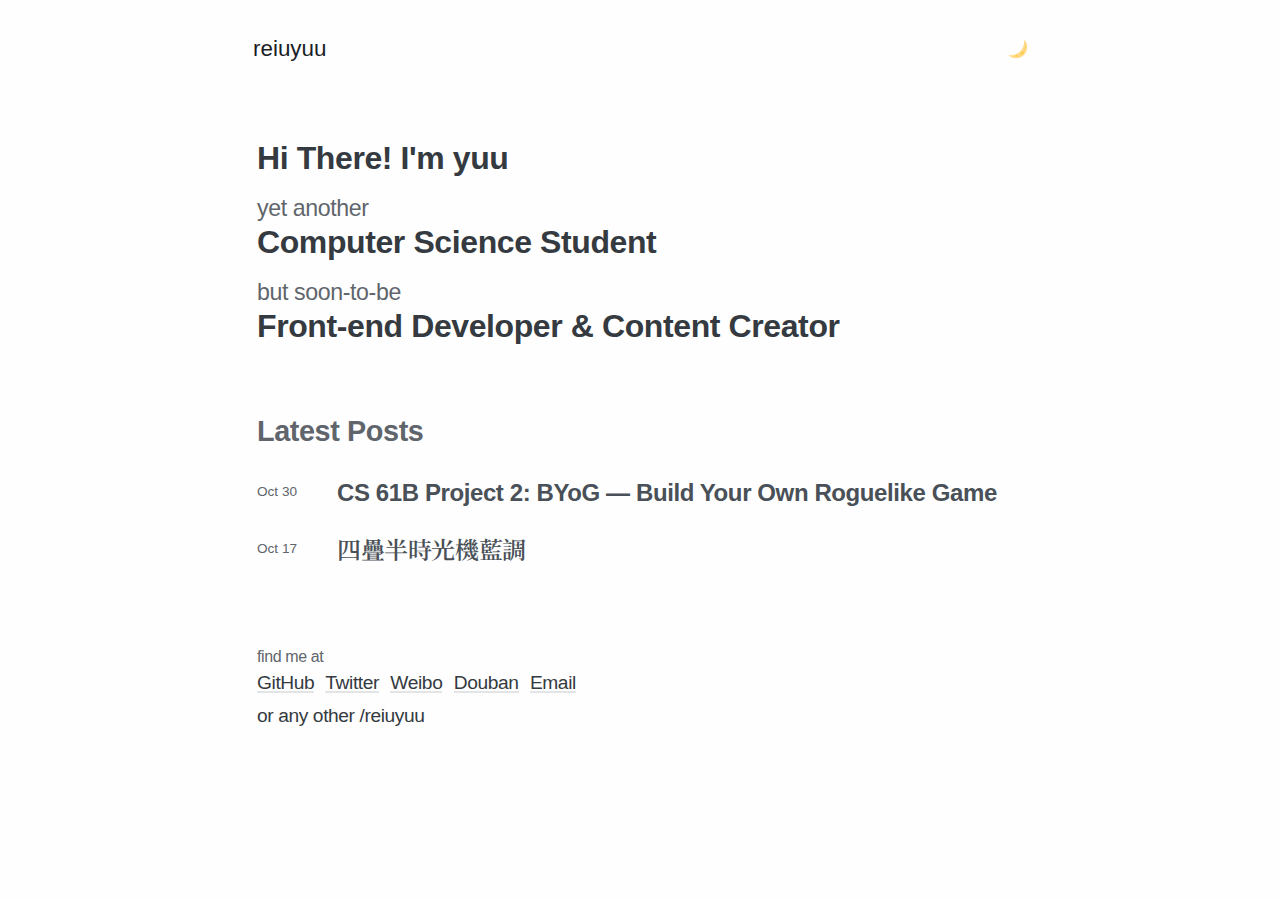
==== commit 2e55dd73: "deploy: b6327f9b9e8b5f88306175a237a2507fc17ef13a" ====
--- a/index.html
+++ b/index.html
@@ -1,5 +1,5 @@
 <!doctype html><html lang=zh-cn><head><meta name=generator content="Hugo 0.105.0"><meta charset=utf-8><meta name=viewport content="width=device-width,initial-scale=1"><meta http-equiv=x-ua-compatible content="IE=edge"><meta name=theme-color content="dark"><title>reiuyuu</title><script async src="https://www.googletagmanager.com/gtag/js?id=G-YQ48S2G5L8"></script>
-<script>window.dataLayer=window.dataLayer||[];function gtag(){dataLayer.push(arguments)}gtag("js",new Date),gtag("config","G-YQ48S2G5L8")</script><script type=application/javascript>var doNotTrack=!1;doNotTrack||(window.ga=window.ga||function(){(ga.q=ga.q||[]).push(arguments)},ga.l=+new Date,ga("create","G-YQ48S2G5L8","auto"),ga("send","pageview"))</script><script async src=https://www.google-analytics.com/analytics.js></script><meta property="og:site_name" content="reiuyuu"><meta property="og:title" content="reiuyuu"><meta itemprop=name content="reiuyuu"><meta name=twitter:title content="reiuyuu"><meta name=application-name content="reiuyuu"><meta name=twitter:card content="summary"><meta name=description content="reiuyuu"><meta name=twitter:description content="reiuyuu"><meta itemprop=description content="reiuyuu"><meta property="og:description" content="reiuyuu"><link rel="shortcut icon" type=image/x-icon href=/favicon.ico><link rel=stylesheet href=/sass/main.min.71ca7fe19124586d6f9522265c79b8d67890d75014026e3fdd826eddbc4d5b6a.css></head><script>(function(){const e="ThemeColorScheme";localStorage.getItem(e)||localStorage.setItem(e,"auto")})()</script><script>(function(){const t="ThemeColorScheme",e=localStorage.getItem(t),n=window.matchMedia("(prefers-color-scheme: dark)").matches===!0;e=="dark"||e==="auto"&&n?document.documentElement.dataset.userColorScheme="dark":document.documentElement.dataset.userColorScheme="light"})()</script><body class=dark><nav class=navbar><div class=container><div class=flex><div><a class=brand href=/>reiuyuu</a></div><div class=flex><button id=dark-mode-button><svg class="light" xmlns="http://www.w3.org/2000/svg" xmlns:xlink="http://www.w3.org/1999/xlink" aria-hidden="true" focusable="false" width="1em" height="1em" style="-ms-transform:rotate(360deg);-webkit-transform:rotate(360deg);transform:rotate(360deg)" viewBox="0 0 36 36"><path fill="#ffd983" d="M30.312.776C32 19 20 32 .776 30.312c8.199 7.717 21.091 7.588 29.107-.429C37.9 21.867 38.03 8.975 30.312.776z"/><path d="M30.705 15.915a1.163 1.163.0 101.643 1.641 1.163 1.163.0 00-1.643-1.641zm-16.022 14.38a1.74 1.74.0 000 2.465 1.742 1.742.0 100-2.465zm13.968-2.147a2.904 2.904.0 01-4.108.0 2.902 2.902.0 010-4.107 2.902 2.902.0 014.108.0 2.902 2.902.0 010 4.107z" fill="#ffcc4d"/><rect x="0" y="0" width="36" height="36" fill="rgba(0, 0, 0, 0)"/></svg><svg class="dark" xmlns="http://www.w3.org/2000/svg" xmlns:xlink="http://www.w3.org/1999/xlink" aria-hidden="true" focusable="false" width="1em" height="1em" style="-ms-transform:rotate(360deg);-webkit-transform:rotate(360deg);transform:rotate(360deg)" viewBox="0 0 36 36"><path fill="#ffd983" d="M16 2s0-2 2-2 2 2 2 2v2s0 2-2 2-2-2-2-2V2zm18 14s2 0 2 2-2 2-2 2h-2s-2 0-2-2 2-2 2-2h2zM4 16s2 0 2 2-2 2-2 2H2s-2 0-2-2 2-2 2-2h2zm5.121-8.707s1.414 1.414.0 2.828-2.828.0-2.828.0L4.878 8.708s-1.414-1.414.0-2.829c1.415-1.414 2.829.0 2.829.0l1.414 1.414zm21 21s1.414 1.414.0 2.828-2.828.0-2.828.0l-1.414-1.414s-1.414-1.414.0-2.828 2.828.0 2.828.0l1.414 1.414zm-.413-18.172s-1.414 1.414-2.828.0.0-2.828.0-2.828l1.414-1.414s1.414-1.414 2.828.0.0 2.828.0 2.828l-1.414 1.414zm-21 21s-1.414 1.414-2.828.0.0-2.828.0-2.828l1.414-1.414s1.414-1.414 2.828.0.0 2.828.0 2.828l-1.414 1.414zM16 32s0-2 2-2 2 2 2 2v2s0 2-2 2-2-2-2-2v-2z"/><circle fill="#ffd983" cx="18" cy="18" r="10"/><rect x="0" y="0" width="36" height="36" fill="rgba(0, 0, 0, 0)"/></svg></button></div></div></div></nav><main><div class=container><section class=bio><section><div class=text>Hi There! I'm yuu</div></section><section><div class=desc>yet another</div><div class=text>Computer Science Student</div></section><section><div class=desc>but soon-to-be</div><div class=text>Front-end Developer & Content Creator</div></section></div></div><div class=container><section><h2>Latest Posts</h2><div class=posts><div class=post><a href=/posts/byog/><div class=post-row><time>Oct 30</time><h3 lang=en>CS 61B Project 2: BYoG — Build Your Own Roguelike Game</h3></div></a></div><div class=post><a href=/posts/tatami-time-machine-blues/><div class=post-row><time>Oct 17</time><h3 lang=zh-hant>四疊半時光機藍調</h3></div></a></div></div></section></div></main><footer class=footer><div class=container><div class=social><div class=text>find me at</div><div class=site><a href=https://github.com/reiuyuu target=_blank rel=noopener aria-label=github>GitHub</a>
+<script>window.dataLayer=window.dataLayer||[];function gtag(){dataLayer.push(arguments)}gtag("js",new Date),gtag("config","G-YQ48S2G5L8")</script><script type=application/javascript>var doNotTrack=!1;doNotTrack||(window.ga=window.ga||function(){(ga.q=ga.q||[]).push(arguments)},ga.l=+new Date,ga("create","G-YQ48S2G5L8","auto"),ga("send","pageview"))</script><script async src=https://www.google-analytics.com/analytics.js></script><meta property="og:site_name" content="reiuyuu"><meta property="og:title" content="reiuyuu"><meta itemprop=name content="reiuyuu"><meta name=twitter:title content="reiuyuu"><meta name=application-name content="reiuyuu"><meta name=twitter:card content="summary"><meta name=description content="reiuyuu"><meta name=twitter:description content="reiuyuu"><meta itemprop=description content="reiuyuu"><meta property="og:description" content="reiuyuu"><link rel="shortcut icon" type=image/x-icon href=/favicon.ico><link rel=stylesheet href=/sass/main.min.cca9ddab4810709d6690c95ebb20fae75d3ccd324ab29bcfeb1f8a7035cc01c0.css></head><script>(function(){const e="ThemeColorScheme";localStorage.getItem(e)||localStorage.setItem(e,"auto")})()</script><script>(function(){const t="ThemeColorScheme",e=localStorage.getItem(t),n=window.matchMedia("(prefers-color-scheme: dark)").matches===!0;e=="dark"||e==="auto"&&n?document.documentElement.dataset.userColorScheme="dark":document.documentElement.dataset.userColorScheme="light"})()</script><body class=dark><nav class=navbar><div class=container><div class=flex><div><a class=brand href=/>reiuyuu</a></div><div class=flex><button id=dark-mode-button><svg class="light" xmlns="http://www.w3.org/2000/svg" xmlns:xlink="http://www.w3.org/1999/xlink" aria-hidden="true" focusable="false" width="1em" height="1em" style="-ms-transform:rotate(360deg);-webkit-transform:rotate(360deg);transform:rotate(360deg)" viewBox="0 0 36 36"><path fill="#ffd983" d="M30.312.776C32 19 20 32 .776 30.312c8.199 7.717 21.091 7.588 29.107-.429C37.9 21.867 38.03 8.975 30.312.776z"/><path d="M30.705 15.915a1.163 1.163.0 101.643 1.641 1.163 1.163.0 00-1.643-1.641zm-16.022 14.38a1.74 1.74.0 000 2.465 1.742 1.742.0 100-2.465zm13.968-2.147a2.904 2.904.0 01-4.108.0 2.902 2.902.0 010-4.107 2.902 2.902.0 014.108.0 2.902 2.902.0 010 4.107z" fill="#ffcc4d"/><rect x="0" y="0" width="36" height="36" fill="rgba(0, 0, 0, 0)"/></svg><svg class="dark" xmlns="http://www.w3.org/2000/svg" xmlns:xlink="http://www.w3.org/1999/xlink" aria-hidden="true" focusable="false" width="1em" height="1em" style="-ms-transform:rotate(360deg);-webkit-transform:rotate(360deg);transform:rotate(360deg)" viewBox="0 0 36 36"><path fill="#ffd983" d="M16 2s0-2 2-2 2 2 2 2v2s0 2-2 2-2-2-2-2V2zm18 14s2 0 2 2-2 2-2 2h-2s-2 0-2-2 2-2 2-2h2zM4 16s2 0 2 2-2 2-2 2H2s-2 0-2-2 2-2 2-2h2zm5.121-8.707s1.414 1.414.0 2.828-2.828.0-2.828.0L4.878 8.708s-1.414-1.414.0-2.829c1.415-1.414 2.829.0 2.829.0l1.414 1.414zm21 21s1.414 1.414.0 2.828-2.828.0-2.828.0l-1.414-1.414s-1.414-1.414.0-2.828 2.828.0 2.828.0l1.414 1.414zm-.413-18.172s-1.414 1.414-2.828.0.0-2.828.0-2.828l1.414-1.414s1.414-1.414 2.828.0.0 2.828.0 2.828l-1.414 1.414zm-21 21s-1.414 1.414-2.828.0.0-2.828.0-2.828l1.414-1.414s1.414-1.414 2.828.0.0 2.828.0 2.828l-1.414 1.414zM16 32s0-2 2-2 2 2 2 2v2s0 2-2 2-2-2-2-2v-2z"/><circle fill="#ffd983" cx="18" cy="18" r="10"/><rect x="0" y="0" width="36" height="36" fill="rgba(0, 0, 0, 0)"/></svg></button></div></div></div></nav><main><div class=container><section class=bio><section><div class=text>Hi There! I'm yuu</div></section><section><div class=desc>yet another</div><div class=text>Computer Science Student</div></section><section><div class=desc>but soon-to-be</div><div class=text>Front-end Developer & Content Creator</div></section></div></div><div class=container><section><h2>Latest Posts</h2><div class=posts><div class=post><a href=/posts/byog/><div class=post-row><time>Oct 30</time><h3 lang=en>CS 61B Project 2: BYoG — Build Your Own Roguelike Game</h3></div></a></div><div class=post><a href=/posts/akashi/><div class=post-row><time>Oct 17</time><h3 lang=zh-hant>四疊半時光機藍調</h3></div></a></div></div></section></div></main><footer class=footer><div class=container><div class=social><div class=text>find me at</div><div class=site><a href=https://github.com/reiuyuu target=_blank rel=noopener aria-label=github>GitHub</a>
 <a href=https://twitter.com/reiuyuu target=_blank rel=noopener aria-label=twitter>Twitter</a>
 <a href=https://weibo.com/reiuyuu target=_blank rel=noopener aria-label=weibo>Weibo</a>
 <a href=https://www.douban.com/people/reiuyuu/ target=_blank rel=noopener aria-label=douban>Douban</a>
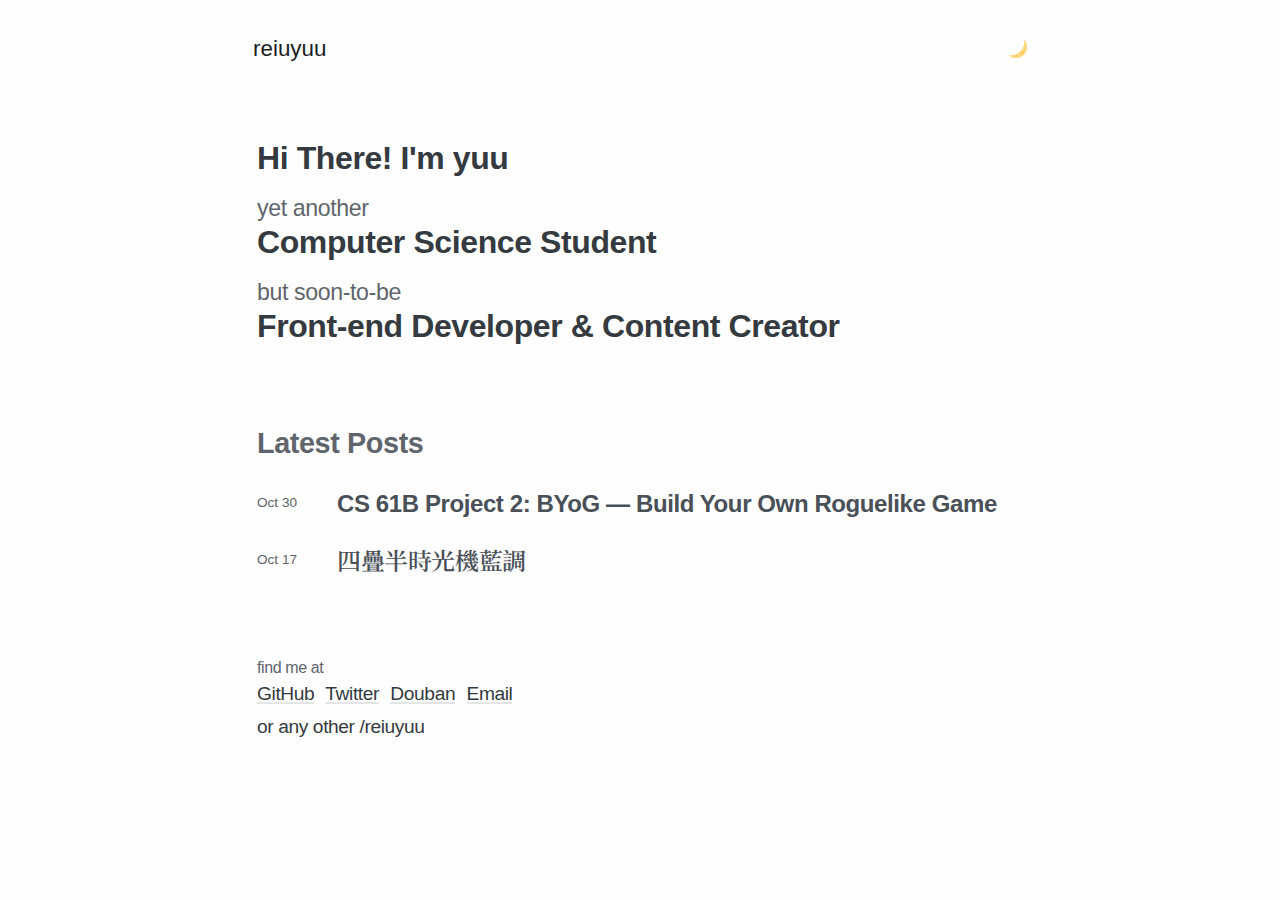
==== commit a6db7d3a: "deploy: 97d5515f6b01949af2a63e9109f5c541d367d191" ====
--- a/index.html
+++ b/index.html
@@ -1,6 +1,5 @@
 <!doctype html><html lang=zh-cn><head><meta name=generator content="Hugo 0.105.0"><meta charset=utf-8><meta name=viewport content="width=device-width,initial-scale=1"><meta http-equiv=x-ua-compatible content="IE=edge"><meta name=theme-color content="dark"><title>reiuyuu</title><script async src="https://www.googletagmanager.com/gtag/js?id=G-YQ48S2G5L8"></script>
-<script>window.dataLayer=window.dataLayer||[];function gtag(){dataLayer.push(arguments)}gtag("js",new Date),gtag("config","G-YQ48S2G5L8")</script><script type=application/javascript>var doNotTrack=!1;doNotTrack||(window.ga=window.ga||function(){(ga.q=ga.q||[]).push(arguments)},ga.l=+new Date,ga("create","G-YQ48S2G5L8","auto"),ga("send","pageview"))</script><script async src=https://www.google-analytics.com/analytics.js></script><meta property="og:site_name" content="reiuyuu"><meta property="og:title" content="reiuyuu"><meta itemprop=name content="reiuyuu"><meta name=twitter:title content="reiuyuu"><meta name=application-name content="reiuyuu"><meta name=twitter:card content="summary"><meta name=description content="reiuyuu"><meta name=twitter:description content="reiuyuu"><meta itemprop=description content="reiuyuu"><meta property="og:description" content="reiuyuu"><link rel="shortcut icon" type=image/x-icon href=/favicon.ico><link rel=stylesheet href=/sass/main.min.cca9ddab4810709d6690c95ebb20fae75d3ccd324ab29bcfeb1f8a7035cc01c0.css></head><script>(function(){const e="ThemeColorScheme";localStorage.getItem(e)||localStorage.setItem(e,"auto")})()</script><script>(function(){const t="ThemeColorScheme",e=localStorage.getItem(t),n=window.matchMedia("(prefers-color-scheme: dark)").matches===!0;e=="dark"||e==="auto"&&n?document.documentElement.dataset.userColorScheme="dark":document.documentElement.dataset.userColorScheme="light"})()</script><body class=dark><nav class=navbar><div class=container><div class=flex><div><a class=brand href=/>reiuyuu</a></div><div class=flex><button id=dark-mode-button><svg class="light" xmlns="http://www.w3.org/2000/svg" xmlns:xlink="http://www.w3.org/1999/xlink" aria-hidden="true" focusable="false" width="1em" height="1em" style="-ms-transform:rotate(360deg);-webkit-transform:rotate(360deg);transform:rotate(360deg)" viewBox="0 0 36 36"><path fill="#ffd983" d="M30.312.776C32 19 20 32 .776 30.312c8.199 7.717 21.091 7.588 29.107-.429C37.9 21.867 38.03 8.975 30.312.776z"/><path d="M30.705 15.915a1.163 1.163.0 101.643 1.641 1.163 1.163.0 00-1.643-1.641zm-16.022 14.38a1.74 1.74.0 000 2.465 1.742 1.742.0 100-2.465zm13.968-2.147a2.904 2.904.0 01-4.108.0 2.902 2.902.0 010-4.107 2.902 2.902.0 014.108.0 2.902 2.902.0 010 4.107z" fill="#ffcc4d"/><rect x="0" y="0" width="36" height="36" fill="rgba(0, 0, 0, 0)"/></svg><svg class="dark" xmlns="http://www.w3.org/2000/svg" xmlns:xlink="http://www.w3.org/1999/xlink" aria-hidden="true" focusable="false" width="1em" height="1em" style="-ms-transform:rotate(360deg);-webkit-transform:rotate(360deg);transform:rotate(360deg)" viewBox="0 0 36 36"><path fill="#ffd983" d="M16 2s0-2 2-2 2 2 2 2v2s0 2-2 2-2-2-2-2V2zm18 14s2 0 2 2-2 2-2 2h-2s-2 0-2-2 2-2 2-2h2zM4 16s2 0 2 2-2 2-2 2H2s-2 0-2-2 2-2 2-2h2zm5.121-8.707s1.414 1.414.0 2.828-2.828.0-2.828.0L4.878 8.708s-1.414-1.414.0-2.829c1.415-1.414 2.829.0 2.829.0l1.414 1.414zm21 21s1.414 1.414.0 2.828-2.828.0-2.828.0l-1.414-1.414s-1.414-1.414.0-2.828 2.828.0 2.828.0l1.414 1.414zm-.413-18.172s-1.414 1.414-2.828.0.0-2.828.0-2.828l1.414-1.414s1.414-1.414 2.828.0.0 2.828.0 2.828l-1.414 1.414zm-21 21s-1.414 1.414-2.828.0.0-2.828.0-2.828l1.414-1.414s1.414-1.414 2.828.0.0 2.828.0 2.828l-1.414 1.414zM16 32s0-2 2-2 2 2 2 2v2s0 2-2 2-2-2-2-2v-2z"/><circle fill="#ffd983" cx="18" cy="18" r="10"/><rect x="0" y="0" width="36" height="36" fill="rgba(0, 0, 0, 0)"/></svg></button></div></div></div></nav><main><div class=container><section class=bio><section><div class=text>Hi There! I'm yuu</div></section><section><div class=desc>yet another</div><div class=text>Computer Science Student</div></section><section><div class=desc>but soon-to-be</div><div class=text>Front-end Developer & Content Creator</div></section></div></div><div class=container><section><h2>Latest Posts</h2><div class=posts><div class=post><a href=/posts/byog/><div class=post-row><time>Oct 30</time><h3 lang=en>CS 61B Project 2: BYoG — Build Your Own Roguelike Game</h3></div></a></div><div class=post><a href=/posts/akashi/><div class=post-row><time>Oct 17</time><h3 lang=zh-hant>四疊半時光機藍調</h3></div></a></div></div></section></div></main><footer class=footer><div class=container><div class=social><div class=text>find me at</div><div class=site><a href=https://github.com/reiuyuu target=_blank rel=noopener aria-label=github>GitHub</a>
+<script>window.dataLayer=window.dataLayer||[];function gtag(){dataLayer.push(arguments)}gtag("js",new Date),gtag("config","G-YQ48S2G5L8")</script><script type=application/javascript>var doNotTrack=!1;doNotTrack||(window.ga=window.ga||function(){(ga.q=ga.q||[]).push(arguments)},ga.l=+new Date,ga("create","G-YQ48S2G5L8","auto"),ga("send","pageview"))</script><script async src=https://www.google-analytics.com/analytics.js></script><meta property="og:site_name" content="reiuyuu"><meta property="og:title" content="reiuyuu"><meta itemprop=name content="reiuyuu"><meta name=twitter:title content="reiuyuu"><meta name=application-name content="reiuyuu"><meta name=twitter:card content="summary"><meta name=description content="reiuyuu"><meta name=twitter:description content="reiuyuu"><meta itemprop=description content="reiuyuu"><meta property="og:description" content="reiuyuu"><link rel="shortcut icon" type=image/x-icon href=/favicon.ico><link rel=stylesheet href=/sass/main.min.f9656f41747c03197e5e0749fadfca316d149c253876a0eb8d2d3e0cc624d211.css></head><script>(function(){const e="ThemeColorScheme";localStorage.getItem(e)||localStorage.setItem(e,"auto")})()</script><script>(function(){const t="ThemeColorScheme",e=localStorage.getItem(t),n=window.matchMedia("(prefers-color-scheme: dark)").matches===!0;e=="dark"||e==="auto"&&n?document.documentElement.dataset.userColorScheme="dark":document.documentElement.dataset.userColorScheme="light"})()</script><body class=dark><nav class=navbar><div class=container><div class=flex><div><a class=brand href=/>reiuyuu</a></div><div class=flex><button id=dark-mode-button><svg class="light" xmlns="http://www.w3.org/2000/svg" xmlns:xlink="http://www.w3.org/1999/xlink" aria-hidden="true" focusable="false" width="1em" height="1em" style="-ms-transform:rotate(360deg);-webkit-transform:rotate(360deg);transform:rotate(360deg)" viewBox="0 0 36 36"><path fill="#ffd983" d="M30.312.776C32 19 20 32 .776 30.312c8.199 7.717 21.091 7.588 29.107-.429C37.9 21.867 38.03 8.975 30.312.776z"/><path d="M30.705 15.915a1.163 1.163.0 101.643 1.641 1.163 1.163.0 00-1.643-1.641zm-16.022 14.38a1.74 1.74.0 000 2.465 1.742 1.742.0 100-2.465zm13.968-2.147a2.904 2.904.0 01-4.108.0 2.902 2.902.0 010-4.107 2.902 2.902.0 014.108.0 2.902 2.902.0 010 4.107z" fill="#ffcc4d"/><rect x="0" y="0" width="36" height="36" fill="rgba(0, 0, 0, 0)"/></svg><svg class="dark" xmlns="http://www.w3.org/2000/svg" xmlns:xlink="http://www.w3.org/1999/xlink" aria-hidden="true" focusable="false" width="1em" height="1em" style="-ms-transform:rotate(360deg);-webkit-transform:rotate(360deg);transform:rotate(360deg)" viewBox="0 0 36 36"><path fill="#ffd983" d="M16 2s0-2 2-2 2 2 2 2v2s0 2-2 2-2-2-2-2V2zm18 14s2 0 2 2-2 2-2 2h-2s-2 0-2-2 2-2 2-2h2zM4 16s2 0 2 2-2 2-2 2H2s-2 0-2-2 2-2 2-2h2zm5.121-8.707s1.414 1.414.0 2.828-2.828.0-2.828.0L4.878 8.708s-1.414-1.414.0-2.829c1.415-1.414 2.829.0 2.829.0l1.414 1.414zm21 21s1.414 1.414.0 2.828-2.828.0-2.828.0l-1.414-1.414s-1.414-1.414.0-2.828 2.828.0 2.828.0l1.414 1.414zm-.413-18.172s-1.414 1.414-2.828.0.0-2.828.0-2.828l1.414-1.414s1.414-1.414 2.828.0.0 2.828.0 2.828l-1.414 1.414zm-21 21s-1.414 1.414-2.828.0.0-2.828.0-2.828l1.414-1.414s1.414-1.414 2.828.0.0 2.828.0 2.828l-1.414 1.414zM16 32s0-2 2-2 2 2 2 2v2s0 2-2 2-2-2-2-2v-2z"/><circle fill="#ffd983" cx="18" cy="18" r="10"/><rect x="0" y="0" width="36" height="36" fill="rgba(0, 0, 0, 0)"/></svg></button></div></div></div></nav><main><div class=container><section class=bio><section><div class=text>Hi There! I'm yuu</div></section><section><div class=desc>yet another</div><div class=text>Computer Science Student</div></section><section><div class=desc>but soon-to-be</div><div class=text>Front-end Developer & Content Creator</div></section></div></div><div class=container><section><h2>Latest Posts</h2><div class=posts><div class=post><a href=/posts/byog/><div class=post-row><time>Oct 30</time><h3 lang=en>CS 61B Project 2: BYoG — Build Your Own Roguelike Game</h3></div></a></div><div class=post><a href=/posts/akashi/><div class=post-row><time>Oct 17</time><h3 lang=zh-hant>四疊半時光機藍調</h3></div></a></div></div></section></div></main><footer class=footer><div class=container><div class=social><div class=text>find me at</div><div class=site><a href=https://github.com/reiuyuu target=_blank rel=noopener aria-label=github>GitHub</a>
 <a href=https://twitter.com/reiuyuu target=_blank rel=noopener aria-label=twitter>Twitter</a>
-<a href=https://weibo.com/reiuyuu target=_blank rel=noopener aria-label=weibo>Weibo</a>
 <a href=https://www.douban.com/people/reiuyuu/ target=_blank rel=noopener aria-label=douban>Douban</a>
 <a href=mailto:reiuyuu@gmail.com target=_blank rel=noopener aria-label=email>Email</a><div>or any other /reiuyuu</div></div></div></div><script defer src=/ts/features.dd8e5b18a6dda91367e396fd8dc9b9f83a1993065f709a53e056e0f2e9096ea1.js data-enable-footnotes=false></script></footer></body></html>